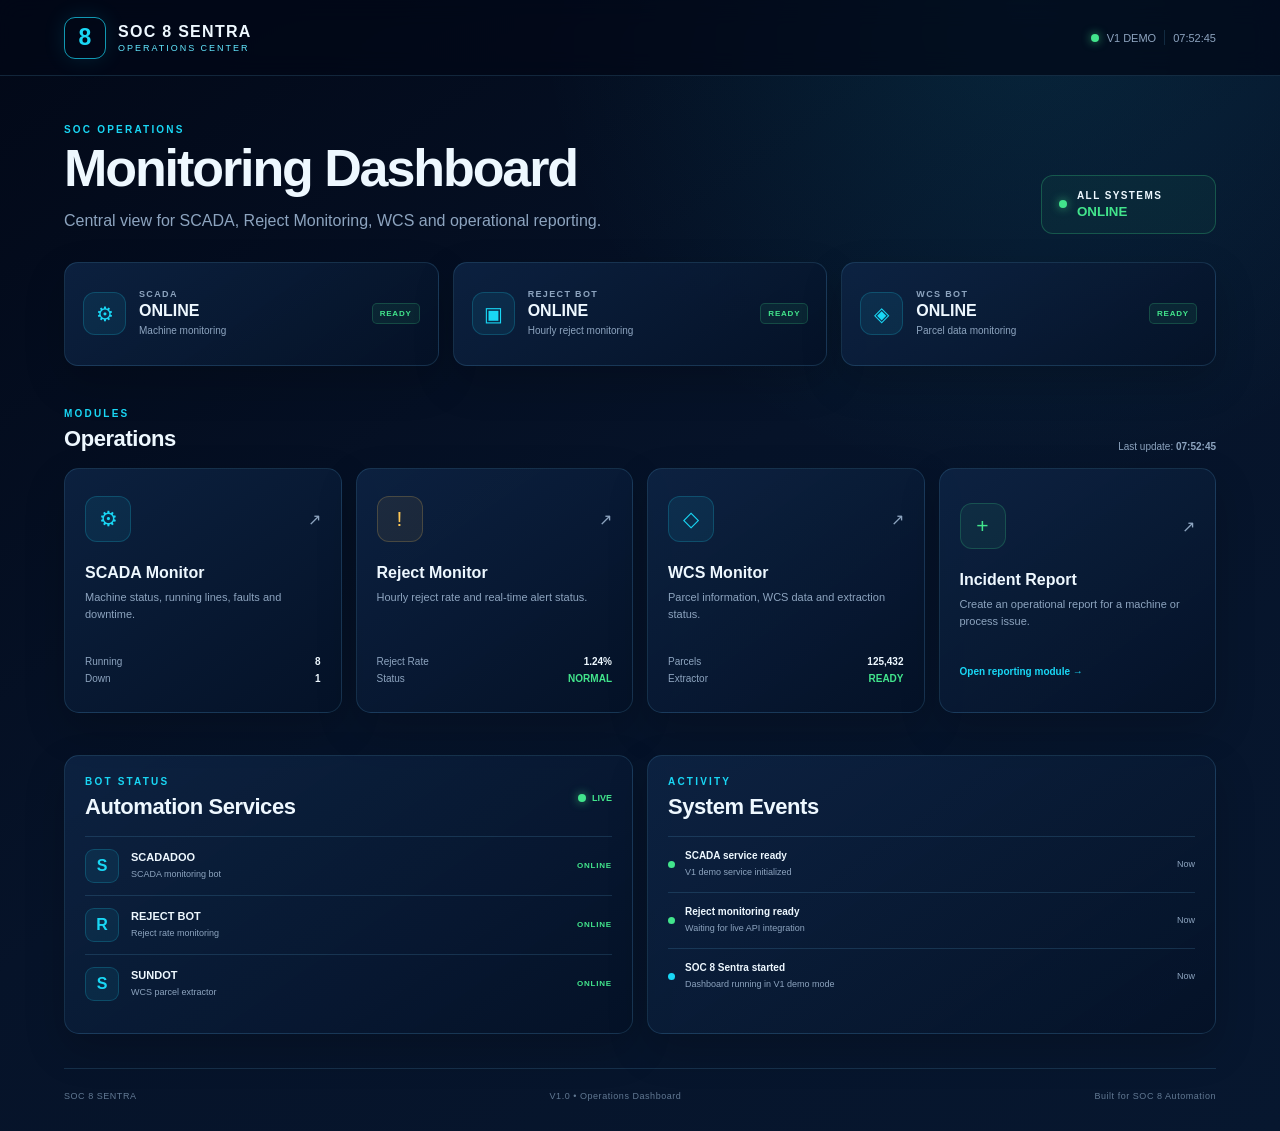
==== index.html @ b39d23ff "Add files via upload" ====
<!DOCTYPE html>
<html lang="en">
<head>
  <meta charset="UTF-8">
  <meta name="viewport" content="width=device-width, initial-scale=1.0">
  <title>SOC 8 SENTRA | Operations Center</title>
  <link rel="stylesheet" href="style.css">
</head>
<body>
  <div class="app-shell">
    <header class="topbar">
      <div class="brand">
        <div class="brand-mark">8</div>
        <div>
          <div class="brand-title">SOC 8 SENTRA</div>
          <div class="brand-subtitle">OPERATIONS CENTER</div>
        </div>
      </div>
      <div class="top-status">
        <span class="status-dot online"></span>
        <span>V1 DEMO</span>
        <span class="divider"></span>
        <span id="clock">--:--:--</span>
      </div>
    </header>

    <main class="content">
      <section class="hero">
        <div>
          <p class="eyebrow">SOC OPERATIONS</p>
          <h1>Monitoring Dashboard</h1>
          <p class="hero-text">Central view for SCADA, Reject Monitoring, WCS and operational reporting.</p>
        </div>
        <div class="system-pill">
          <span class="status-dot online"></span>
          <div>
            <strong>ALL SYSTEMS</strong>
            <small id="overallStatus">ONLINE</small>
          </div>
        </div>
      </section>

      <section class="kpi-grid">
        <article class="kpi-card">
          <div class="kpi-icon">⚙</div>
          <div>
            <span class="kpi-label">SCADA</span>
            <strong>ONLINE</strong>
            <small>Machine monitoring</small>
          </div>
          <span class="badge good">READY</span>
        </article>

        <article class="kpi-card">
          <div class="kpi-icon">▣</div>
          <div>
            <span class="kpi-label">REJECT BOT</span>
            <strong>ONLINE</strong>
            <small>Hourly reject monitoring</small>
          </div>
          <span class="badge good">READY</span>
        </article>

        <article class="kpi-card">
          <div class="kpi-icon">◈</div>
          <div>
            <span class="kpi-label">WCS BOT</span>
            <strong>ONLINE</strong>
            <small>Parcel data monitoring</small>
          </div>
          <span class="badge good">READY</span>
        </article>
      </section>

      <section class="section-head">
        <div>
          <p class="eyebrow">MODULES</p>
          <h2>Operations</h2>
        </div>
        <span class="last-update">Last update: <strong id="lastUpdate">--:--:--</strong></span>
      </section>

      <section class="module-grid">
        <button class="module-card" data-module="SCADA Monitor">
          <div class="module-top">
            <div class="module-icon scada">⚙</div>
            <span class="arrow">↗</span>
          </div>
          <h3>SCADA Monitor</h3>
          <p>Machine status, running lines, faults and downtime.</p>
          <div class="module-metric">
            <span>Running</span><strong id="scadaRunning">8</strong>
            <span>Down</span><strong id="scadaDown">1</strong>
          </div>
        </button>

        <button class="module-card" data-module="Reject Monitor">
          <div class="module-top">
            <div class="module-icon reject">!</div>
            <span class="arrow">↗</span>
          </div>
          <h3>Reject Monitor</h3>
          <p>Hourly reject rate and real-time alert status.</p>
          <div class="module-metric">
            <span>Reject Rate</span><strong id="rejectRate">1.24%</strong>
            <span>Status</span><strong class="text-good">NORMAL</strong>
          </div>
        </button>

        <button class="module-card" data-module="WCS Monitor">
          <div class="module-top">
            <div class="module-icon wcs">◇</div>
            <span class="arrow">↗</span>
          </div>
          <h3>WCS Monitor</h3>
          <p>Parcel information, WCS data and extraction status.</p>
          <div class="module-metric">
            <span>Parcels</span><strong id="parcelCount">125,432</strong>
            <span>Extractor</span><strong class="text-good">READY</strong>
          </div>
        </button>

        <button class="module-card" data-module="Incident Report">
          <div class="module-top">
            <div class="module-icon report">+</div>
            <span class="arrow">↗</span>
          </div>
          <h3>Incident Report</h3>
          <p>Create an operational report for a machine or process issue.</p>
          <div class="module-action">Open reporting module →</div>
        </button>
      </section>

      <section class="bottom-grid">
        <article class="panel">
          <div class="panel-head">
            <div>
              <p class="eyebrow">BOT STATUS</p>
              <h2>Automation Services</h2>
            </div>
            <span class="live-label"><span class="status-dot online"></span> LIVE</span>
          </div>

          <div class="bot-row">
            <div class="bot-avatar">S</div>
            <div class="bot-info">
              <strong>SCADADOO</strong>
              <small>SCADA monitoring bot</small>
            </div>
            <span class="service-status">ONLINE</span>
          </div>

          <div class="bot-row">
            <div class="bot-avatar">R</div>
            <div class="bot-info">
              <strong>REJECT BOT</strong>
              <small>Reject rate monitoring</small>
            </div>
            <span class="service-status">ONLINE</span>
          </div>

          <div class="bot-row">
            <div class="bot-avatar">S</div>
            <div class="bot-info">
              <strong>SUNDOT</strong>
              <small>WCS parcel extractor</small>
            </div>
            <span class="service-status">ONLINE</span>
          </div>
        </article>

        <article class="panel">
          <div class="panel-head">
            <div>
              <p class="eyebrow">ACTIVITY</p>
              <h2>System Events</h2>
            </div>
          </div>
          <div class="event-list" id="eventList">
            <div class="event">
              <span class="event-dot good"></span>
              <div><strong>SCADA service ready</strong><small>V1 demo service initialized</small></div>
              <time>Now</time>
            </div>
            <div class="event">
              <span class="event-dot good"></span>
              <div><strong>Reject monitoring ready</strong><small>Waiting for live API integration</small></div>
              <time>Now</time>
            </div>
            <div class="event">
              <span class="event-dot info"></span>
              <div><strong>SOC 8 Sentra started</strong><small>Dashboard running in V1 demo mode</small></div>
              <time>Now</time>
            </div>
          </div>
        </article>
      </section>
    </main>

    <footer>
      <span>SOC 8 SENTRA</span>
      <span>V1.0 • Operations Dashboard</span>
      <span>Built for SOC 8 Automation</span>
    </footer>
  </div>

  <div class="toast" id="toast"></div>
  <script src="script.js"></script>
</body>
</html>
---- style.css ----
:root {
  --navy-950: #020817;
  --navy-900: #061329;
  --navy-800: #0a1b38;
  --navy-700: #10264a;
  --cyan: #19d7f5;
  --cyan-soft: #63e8ff;
  --text: #eef8ff;
  --muted: #8da4bf;
  --line: rgba(96, 178, 220, 0.18);
  --green: #42e58c;
  --amber: #ffc857;
  --red: #ff5c69;
}

* { box-sizing: border-box; }

body {
  margin: 0;
  min-height: 100vh;
  color: var(--text);
  background:
    radial-gradient(circle at 80% 0%, rgba(25, 215, 245, .10), transparent 32%),
    linear-gradient(145deg, var(--navy-950), var(--navy-900) 48%, #07172f);
  font-family: "Segoe UI", Arial, sans-serif;
}

button { font: inherit; }

.app-shell { min-height: 100vh; }

.topbar {
  height: 76px;
  padding: 0 5vw;
  display: flex;
  align-items: center;
  justify-content: space-between;
  border-bottom: 1px solid var(--line);
  background: rgba(2, 8, 23, .72);
  backdrop-filter: blur(12px);
  position: sticky;
  top: 0;
  z-index: 10;
}

.brand { display: flex; align-items: center; gap: 12px; }

.brand-mark {
  width: 42px;
  height: 42px;
  border: 1px solid rgba(25, 215, 245, .7);
  border-radius: 11px;
  display: grid;
  place-items: center;
  color: var(--cyan);
  font-weight: 900;
  font-size: 23px;
  box-shadow: 0 0 22px rgba(25, 215, 245, .12);
}

.brand-title { font-size: 16px; font-weight: 800; letter-spacing: .08em; }
.brand-subtitle { font-size: 9px; color: var(--cyan-soft); letter-spacing: .22em; margin-top: 2px; }

.top-status { color: var(--muted); font-size: 11px; display: flex; align-items: center; gap: 8px; }
.divider { width: 1px; height: 15px; background: var(--line); }

.status-dot {
  display: inline-block;
  width: 8px;
  height: 8px;
  border-radius: 50%;
}
.status-dot.online { background: var(--green); box-shadow: 0 0 10px rgba(66,229,140,.7); }

.content { width: min(1180px, 90vw); margin: 0 auto; padding: 48px 0 34px; }

.hero {
  display: flex;
  justify-content: space-between;
  align-items: flex-end;
  gap: 30px;
  margin-bottom: 28px;
}

.eyebrow {
  margin: 0 0 7px;
  color: var(--cyan);
  font-size: 10px;
  font-weight: 800;
  letter-spacing: .22em;
}

h1 { margin: 0; font-size: clamp(32px, 5vw, 52px); line-height: 1; letter-spacing: -.04em; }
.hero-text { max-width: 620px; color: var(--muted); margin: 14px 0 0; line-height: 1.6; }

.system-pill {
  min-width: 175px;
  padding: 14px 17px;
  display: flex;
  align-items: center;
  gap: 10px;
  border: 1px solid rgba(66,229,140,.25);
  border-radius: 12px;
  background: rgba(66,229,140,.05);
}
.system-pill strong { display: block; font-size: 10px; letter-spacing: .14em; }
.system-pill small { display: block; color: var(--green); margin-top: 3px; font-weight: 700; }

.kpi-grid {
  display: grid;
  grid-template-columns: repeat(3, 1fr);
  gap: 14px;
  margin-bottom: 42px;
}

.kpi-card, .panel, .module-card {
  border: 1px solid var(--line);
  background: linear-gradient(145deg, rgba(14,37,70,.82), rgba(5,18,39,.88));
  box-shadow: 0 16px 40px rgba(0,0,0,.18);
}

.kpi-card {
  min-height: 104px;
  padding: 18px;
  border-radius: 14px;
  display: flex;
  align-items: center;
  gap: 13px;
}

.kpi-icon, .module-icon {
  flex: 0 0 auto;
  display: grid;
  place-items: center;
  color: var(--cyan);
  background: rgba(25,215,245,.08);
  border: 1px solid rgba(25,215,245,.2);
}

.kpi-icon { width: 43px; height: 43px; border-radius: 12px; font-size: 20px; }
.kpi-card strong { display: block; font-size: 16px; }
.kpi-label { color: var(--muted); display: block; font-size: 9px; letter-spacing: .15em; font-weight: 800; margin-bottom: 3px; }
.kpi-card small { color: var(--muted); font-size: 10px; }
.badge { margin-left: auto; font-size: 8px; font-weight: 800; padding: 5px 7px; border-radius: 5px; letter-spacing: .1em; }
.badge.good { color: var(--green); background: rgba(66,229,140,.08); border: 1px solid rgba(66,229,140,.2); }

.section-head { display: flex; justify-content: space-between; align-items: end; margin-bottom: 16px; }
h2 { margin: 0; font-size: 22px; letter-spacing: -.02em; }
.last-update { color: var(--muted); font-size: 10px; }

.module-grid { display: grid; grid-template-columns: repeat(4, 1fr); gap: 14px; }

.module-card {
  min-height: 245px;
  color: var(--text);
  padding: 20px;
  border-radius: 15px;
  text-align: left;
  cursor: pointer;
  transition: transform .18s ease, border-color .18s ease, box-shadow .18s ease;
}
.module-card:hover {
  transform: translateY(-4px);
  border-color: rgba(25,215,245,.5);
  box-shadow: 0 18px 45px rgba(0,0,0,.28), 0 0 25px rgba(25,215,245,.06);
}
.module-top { display: flex; justify-content: space-between; align-items: center; }
.module-icon { width: 46px; height: 46px; border-radius: 12px; font-size: 21px; }
.module-icon.reject { color: var(--amber); border-color: rgba(255,200,87,.2); background: rgba(255,200,87,.07); }
.module-icon.report { color: var(--green); border-color: rgba(66,229,140,.2); background: rgba(66,229,140,.07); }
.arrow { color: var(--muted); }
.module-card h3 { margin: 22px 0 7px; font-size: 16px; }
.module-card p { min-height: 50px; color: var(--muted); font-size: 11px; line-height: 1.55; margin: 0; }
.module-metric { margin-top: 17px; display: grid; grid-template-columns: 1fr auto; gap: 6px 12px; font-size: 10px; }
.module-metric span { color: var(--muted); }
.module-metric strong { text-align: right; }
.text-good { color: var(--green); }
.module-action { margin-top: 20px; color: var(--cyan); font-size: 10px; font-weight: 700; }

.bottom-grid { display: grid; grid-template-columns: 1fr 1fr; gap: 14px; margin-top: 42px; }
.panel { border-radius: 15px; padding: 20px; }
.panel-head { display: flex; justify-content: space-between; align-items: center; margin-bottom: 16px; }
.live-label { color: var(--green); font-size: 9px; font-weight: 800; display: flex; align-items: center; gap: 6px; }

.bot-row {
  display: flex; align-items: center; gap: 12px;
  padding: 12px 0; border-top: 1px solid var(--line);
}
.bot-avatar {
  width: 34px; height: 34px; border-radius: 9px; display: grid; place-items: center;
  color: var(--cyan); background: rgba(25,215,245,.08); border: 1px solid rgba(25,215,245,.2); font-weight: 800;
}
.bot-info { flex: 1; }
.bot-info strong { display: block; font-size: 11px; }
.bot-info small { color: var(--muted); font-size: 9px; }
.service-status { color: var(--green); font-size: 8px; font-weight: 800; letter-spacing: .1em; }

.event { display: flex; align-items: center; gap: 10px; padding: 13px 0; border-top: 1px solid var(--line); }
.event-dot { width: 7px; height: 7px; border-radius: 50%; flex: 0 0 auto; }
.event-dot.good { background: var(--green); }
.event-dot.info { background: var(--cyan); }
.event div { flex: 1; }
.event strong { display: block; font-size: 10px; }
.event small { color: var(--muted); font-size: 9px; }
.event time { color: var(--muted); font-size: 9px; }

footer {
  width: min(1180px, 90vw);
  margin: 0 auto;
  padding: 22px 0 30px;
  border-top: 1px solid var(--line);
  color: #627993;
  font-size: 9px;
  letter-spacing: .06em;
  display: flex;
  justify-content: space-between;
}

.toast {
  position: fixed; left: 50%; bottom: 24px; transform: translate(-50%, 20px);
  opacity: 0; pointer-events: none; padding: 11px 16px; border-radius: 9px;
  background: #0c2444; border: 1px solid rgba(25,215,245,.35); color: var(--text);
  font-size: 11px; transition: .2s ease; box-shadow: 0 12px 35px rgba(0,0,0,.3);
}
.toast.show { opacity: 1; transform: translate(-50%, 0); }

@media (max-width: 900px) {
  .module-grid { grid-template-columns: repeat(2, 1fr); }
  .kpi-grid { grid-template-columns: 1fr; }
  .bottom-grid { grid-template-columns: 1fr; }
}
@media (max-width: 620px) {
  .topbar { padding: 0 5vw; height: 68px; }
  .top-status span:not(.status-dot):not(#clock) { display: none; }
  .content { padding-top: 32px; }
  .hero { align-items: flex-start; flex-direction: column; }
  .system-pill { width: 100%; }
  .module-grid { grid-template-columns: 1fr; }
  .module-card { min-height: 210px; }
  footer { flex-direction: column; gap: 7px; }
}
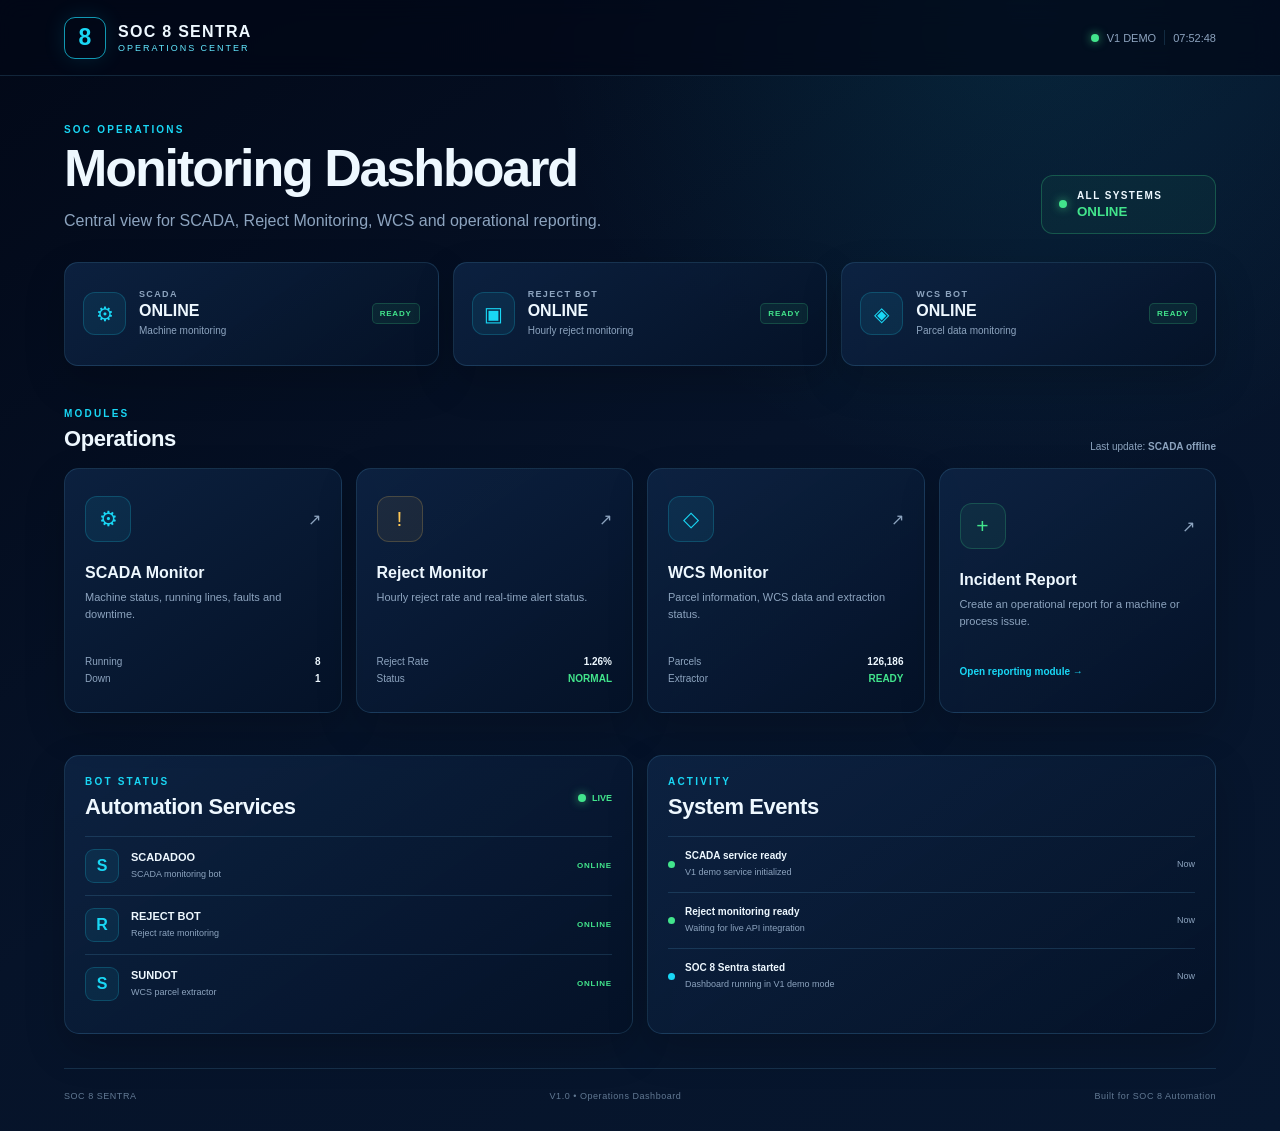
==== commit 62b74eef: "Update index.html" ====
--- a/index.html
+++ b/index.html
@@ -92,6 +92,10 @@
             <span>Running</span><strong id="scadaRunning">8</strong>
             <span>Down</span><strong id="scadaDown">1</strong>
           </div>
+            <div class="scada-down-list" id="scadaDownList" hidden>
+    <span class="down-label">Down:</span>
+    <span class="down-chips" id="scadaDownChips"></span>
+  </div>
         </button>
 
         <button class="module-card" data-module="Reject Monitor">
